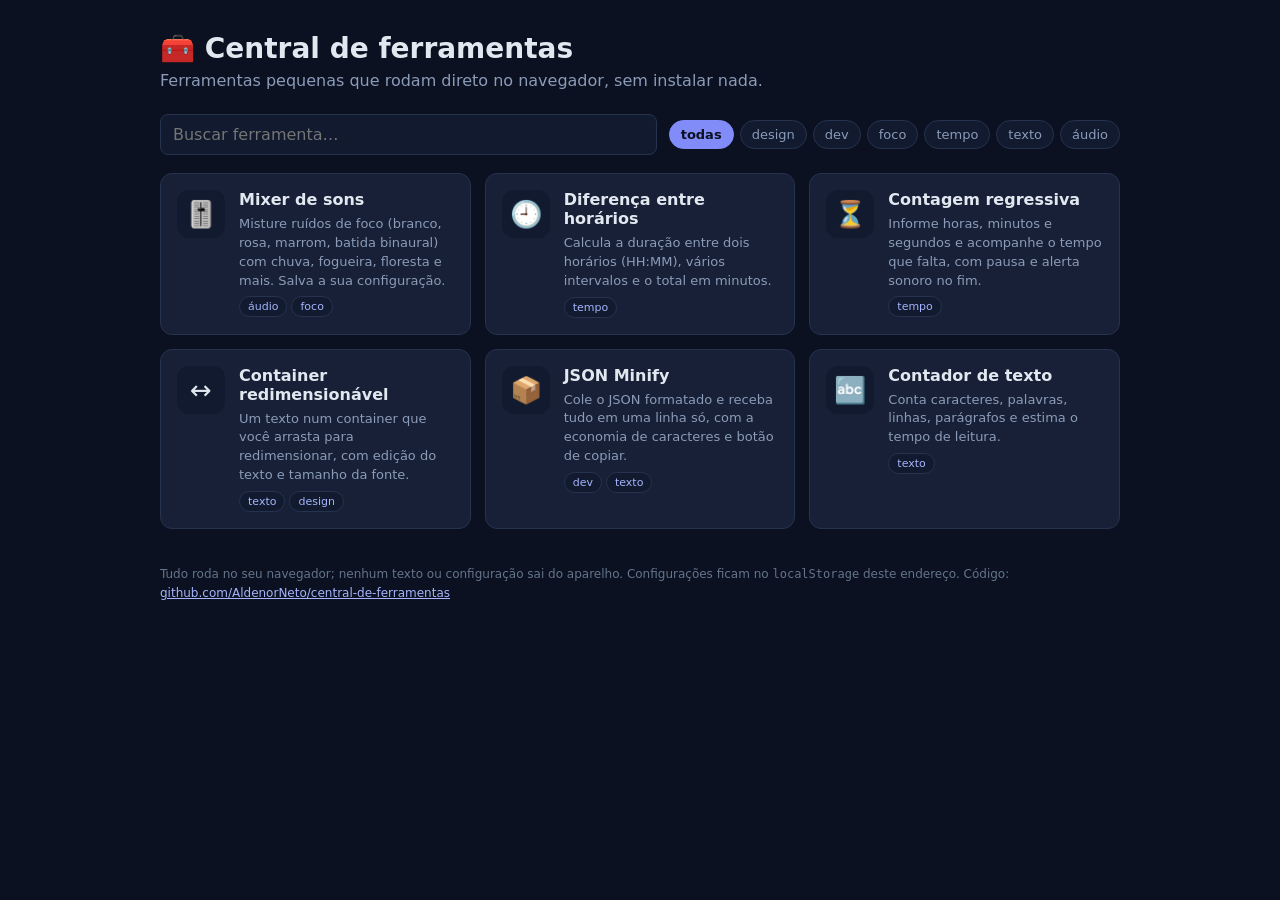
==== index.html @ b1b2f938 "json-minify: usar o arquivo original do usuário Co-Authored-By: Claude Sonnet 5.5 <noreply@anthropic" ====
<!doctype html>
<html lang="pt-BR">
<head>
<meta charset="utf-8">
<meta name="viewport" content="width=device-width, initial-scale=1">
<meta name="color-scheme" content="dark">
<title>Central de ferramentas</title>
<link rel="icon" href="data:image/svg+xml,%3Csvg xmlns='http://www.w3.org/2000/svg' viewBox='0 0 64 64'%3E%3Crect width='64' height='64' rx='14' fill='%231e293b'/%3E%3Cg fill='%23818cf8'%3E%3Crect x='14' y='14' width='16' height='16' rx='3'/%3E%3Crect x='34' y='14' width='16' height='16' rx='3'/%3E%3Crect x='14' y='34' width='16' height='16' rx='3'/%3E%3Crect x='34' y='34' width='16' height='16' rx='3' fill='%23f8fafc'/%3E%3C/g%3E%3C/svg%3E">
<style>
  :root {
    color-scheme: dark; accent-color: #818cf8;
    --bg: #0b1120; --panel: #111a2e; --card: #172036; --line: #26334f;
    --text: #e2e8f0; --muted: #8b9bb8; --accent: #818cf8; --accent-2: #a5b4fc;
  }
  * { box-sizing: border-box; }
  body { font-family: system-ui, -apple-system, "Segoe UI", sans-serif; background: var(--bg); color: var(--text); margin: 0; }
  main { max-width: 1000px; margin: 0 auto; padding: 32px 20px 56px; }
  h1 { font-size: 28px; margin: 0; }
  header p { color: var(--muted); margin: 6px 0 0; }
  .bar { display: flex; flex-wrap: wrap; gap: 12px; align-items: center; margin: 24px 0 18px; }
  input[type=search] {
    flex: 1; min-width: 200px; padding: 10px 12px; font: inherit; border-radius: 8px;
    border: 1px solid var(--line); background: var(--panel); color: var(--text);
  }
  .chips { display: flex; flex-wrap: wrap; gap: 6px; }
  .chip { font: inherit; font-size: 13px; padding: 6px 11px; border-radius: 99px; cursor: pointer; border: 1px solid var(--line); background: var(--panel); color: var(--muted); }
  .chip:hover { color: var(--text); }
  .chip.on { background: var(--accent); border-color: var(--accent); color: #0b1120; font-weight: 600; }
  .grid { display: grid; grid-template-columns: repeat(auto-fill, minmax(280px, 1fr)); gap: 14px; }
  a.card {
    display: flex; gap: 14px; padding: 16px; border-radius: 12px; text-decoration: none; color: inherit;
    background: var(--card); border: 1px solid var(--line); transition: border-color .15s, transform .15s;
  }
  a.card:hover { border-color: var(--accent); transform: translateY(-2px); }
  .ic { flex: none; width: 48px; height: 48px; border-radius: 12px; display: grid; place-items: center; font-size: 26px; background: var(--panel); }
  .body { min-width: 0; display: flex; flex-direction: column; gap: 6px; }
  .name { font-weight: 600; font-size: 16px; }
  .desc { font-size: 13px; color: var(--muted); line-height: 1.45; }
  .tags { display: flex; flex-wrap: wrap; gap: 4px; }
  .tag { font-size: 11px; padding: 3px 8px; border-radius: 99px; background: var(--panel); border: 1px solid var(--line); color: var(--accent-2); }
  .vazio { color: var(--muted); padding: 24px 0; display: none; }
  footer { margin-top: 36px; font-size: 12px; color: #64748b; line-height: 1.6; }
  footer a { color: var(--accent-2); }
</style>
</head>
<body>
<main>
  <header>
    <h1>🧰 Central de ferramentas</h1>
    <p>Ferramentas pequenas que rodam direto no navegador, sem instalar nada.</p>
  </header>

  <div class="bar">
    <input type="search" id="busca" placeholder="Buscar ferramenta…" aria-label="Buscar ferramenta">
    <div class="chips" id="chips"></div>
  </div>

  <div class="grid" id="grid"></div>
  <div class="vazio" id="vazio">Nenhuma ferramenta encontrada.</div>

  <footer>
    Tudo roda no seu navegador; nenhum texto ou configuração sai do aparelho.
    Configurações ficam no <code>localStorage</code> deste endereço.
    Código: <a href="https://github.com/AldenorNeto/central-de-ferramentas" target="_blank" rel="noopener">github.com/AldenorNeto/central-de-ferramentas</a>
  </footer>
</main>

<script>
  // Para adicionar uma ferramenta: crie tools/<id>/index.html e acrescente uma linha aqui.
  const FERRAMENTAS = [
    { id: 'mixer-de-sons', icone: '🎚️', nome: 'Mixer de sons', tags: ['áudio', 'foco'],
      desc: 'Misture ruídos de foco (branco, rosa, marrom, batida binaural) com chuva, fogueira, floresta e mais. Salva a sua configuração.' },
    { id: 'diferenca-horarios', icone: '🕘', nome: 'Diferença entre horários', tags: ['tempo'],
      desc: 'Calcula a duração entre dois horários (HH:MM), vários intervalos e o total em minutos.' },
    { id: 'contagem-regressiva', icone: '⏳', nome: 'Contagem regressiva', tags: ['tempo'],
      desc: 'Informe horas, minutos e segundos e acompanhe o tempo que falta, com pausa e alerta sonoro no fim.' },
    { id: 'container-redimensionavel', icone: '↔️', nome: 'Container redimensionável', tags: ['texto', 'design'],
      desc: 'Um texto num container que você arrasta para redimensionar, com edição do texto e tamanho da fonte.' },
    { id: 'json-minify', icone: '📦', nome: 'JSON Minify', tags: ['dev', 'texto'],
      desc: 'Cole o JSON formatado e receba tudo em uma linha só, com a economia de caracteres e botão de copiar.' },
    { id: 'contador-de-texto', icone: '🔤', nome: 'Contador de texto', tags: ['texto'],
      desc: 'Conta caracteres, palavras, linhas, parágrafos e estima o tempo de leitura.' },
  ];

  const grid = document.getElementById('grid'), vazio = document.getElementById('vazio');
  const busca = document.getElementById('busca'), chips = document.getElementById('chips');
  const todasTags = [...new Set(FERRAMENTAS.flatMap(f => f.tags))].sort();
  let tagAtiva = '';

  function chip(rotulo, valor) {
    const b = document.createElement('button');
    b.className = 'chip' + (valor === tagAtiva ? ' on' : ''); b.textContent = rotulo;
    b.onclick = () => { tagAtiva = valor; render(); };
    return b;
  }

  function render() {
    chips.replaceChildren(chip('todas', ''), ...todasTags.map(t => chip(t, t)));
    const q = busca.value.trim().toLowerCase();
    const lista = FERRAMENTAS.filter(f =>
      (!tagAtiva || f.tags.includes(tagAtiva)) &&
      (!q || (f.nome + ' ' + f.desc + ' ' + f.tags.join(' ')).toLowerCase().includes(q)));
    grid.replaceChildren(...lista.map(f => {
      const a = document.createElement('a');
      a.className = 'card'; a.href = `tools/${f.id}/`;
      a.innerHTML = `<div class="ic"></div><div class="body"><div class="name"></div><div class="desc"></div><div class="tags"></div></div>`;
      a.querySelector('.ic').textContent = f.icone;
      a.querySelector('.name').textContent = f.nome;
      a.querySelector('.desc').textContent = f.desc;
      a.querySelector('.tags').append(...f.tags.map(t => Object.assign(document.createElement('span'), { className: 'tag', textContent: t })));
      return a;
    }));
    vazio.style.display = lista.length ? 'none' : 'block';
  }

  busca.addEventListener('input', render);
  render();
</script>
</body>
</html>
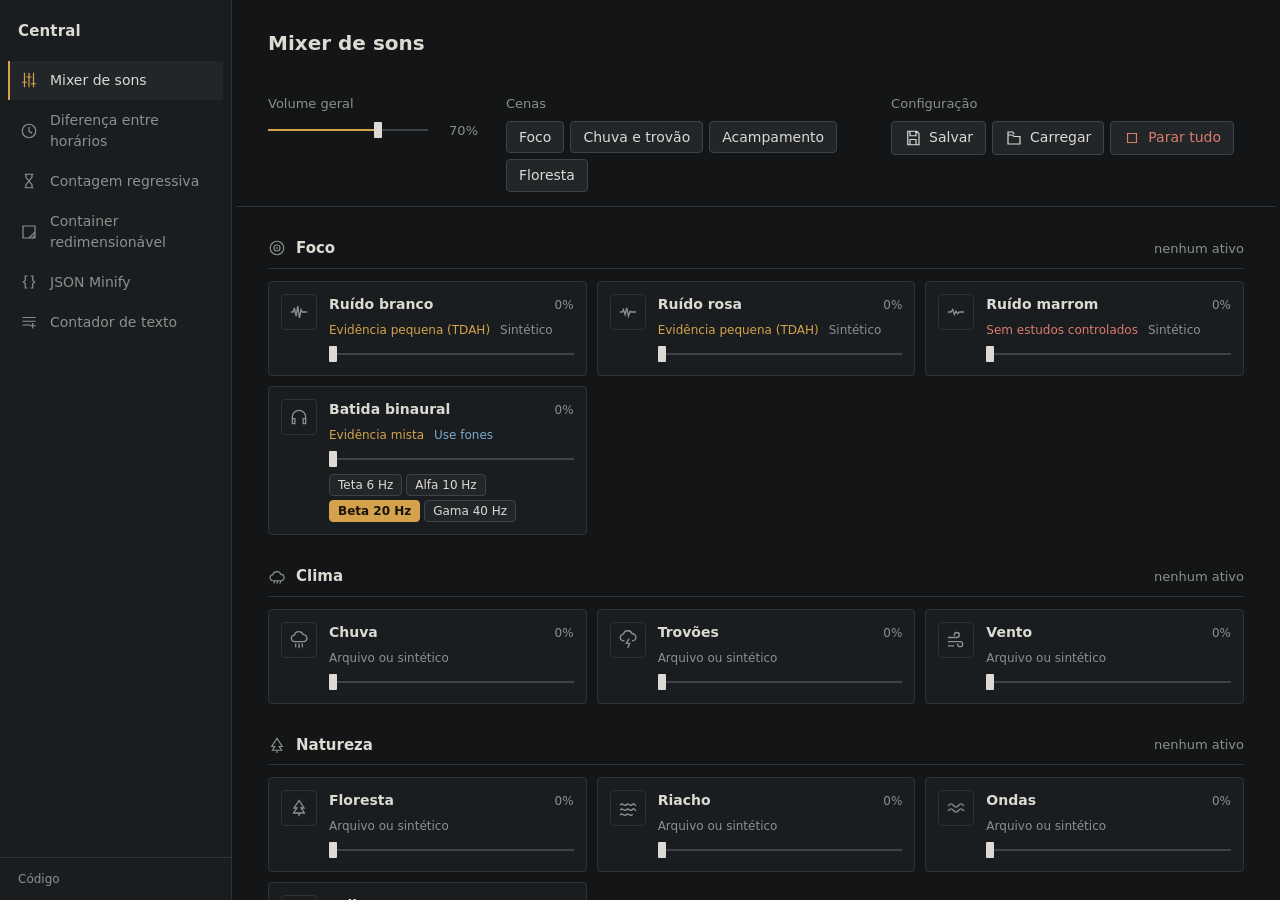
==== commit e5b1b56a: "Menu lateral fixo, ícones SVG e visual comum a todas as ferramentas Co-Authored-By: Claude Sonnet 5." ====
--- a/index.html
+++ b/index.html
@@ -5,116 +5,80 @@
 <meta name="viewport" content="width=device-width, initial-scale=1">
 <meta name="color-scheme" content="dark">
 <title>Central de ferramentas</title>
-<link rel="icon" href="data:image/svg+xml,%3Csvg xmlns='http://www.w3.org/2000/svg' viewBox='0 0 64 64'%3E%3Crect width='64' height='64' rx='14' fill='%231e293b'/%3E%3Cg fill='%23818cf8'%3E%3Crect x='14' y='14' width='16' height='16' rx='3'/%3E%3Crect x='34' y='14' width='16' height='16' rx='3'/%3E%3Crect x='14' y='34' width='16' height='16' rx='3'/%3E%3Crect x='34' y='34' width='16' height='16' rx='3' fill='%23f8fafc'/%3E%3C/g%3E%3C/svg%3E">
+<link rel="icon" href="data:image/svg+xml,%3Csvg xmlns='http://www.w3.org/2000/svg' viewBox='0 0 32 32'%3E%3Crect width='32' height='32' fill='%23131516'/%3E%3Cpath d='M7 7h7v7H7zM18 7h7v7h-7zM7 18h7v7H7z' fill='none' stroke='%23d4a24c' stroke-width='2'/%3E%3Cpath d='M18 18h7v7h-7z' fill='%23d4a24c'/%3E%3C/svg%3E">
+<link rel="stylesheet" href="tema.css">
 <style>
-  :root {
-    color-scheme: dark; accent-color: #818cf8;
-    --bg: #0b1120; --panel: #111a2e; --card: #172036; --line: #26334f;
-    --text: #e2e8f0; --muted: #8b9bb8; --accent: #818cf8; --accent-2: #a5b4fc;
+  html, body { height: 100%; overflow: hidden; }
+  .casca { display: grid; grid-template-columns: 232px 1fr; height: 100%; }
+
+  nav { min-width: 0; display: flex; flex-direction: column; background: var(--surface); border-right: 1px solid var(--line); min-height: 0; }
+  .marca { padding: 20px 18px 14px; font-weight: 600; letter-spacing: .01em; }
+  .lista { list-style: none; margin: 0; padding: 4px 8px; overflow-y: auto; flex: 1; }
+  .lista a {
+    display: flex; align-items: center; gap: 12px; padding: 9px 10px; margin-bottom: 1px;
+    color: var(--muted); text-decoration: none; font-size: 14px; border-left: 2px solid transparent;
   }
-  * { box-sizing: border-box; }
-  body { font-family: system-ui, -apple-system, "Segoe UI", sans-serif; background: var(--bg); color: var(--text); margin: 0; }
-  main { max-width: 1000px; margin: 0 auto; padding: 32px 20px 56px; }
-  h1 { font-size: 28px; margin: 0; }
-  header p { color: var(--muted); margin: 6px 0 0; }
-  .bar { display: flex; flex-wrap: wrap; gap: 12px; align-items: center; margin: 24px 0 18px; }
-  input[type=search] {
-    flex: 1; min-width: 200px; padding: 10px 12px; font: inherit; border-radius: 8px;
-    border: 1px solid var(--line); background: var(--panel); color: var(--text);
+  .lista a:hover { color: var(--text); background: var(--raised); }
+  .lista a[aria-current="page"] { color: var(--text); background: var(--raised); border-left-color: var(--accent); }
+  .lista a[aria-current="page"] svg { color: var(--accent); }
+  .rodape { padding: 12px 18px; border-top: 1px solid var(--line); font-size: 12px; }
+  .rodape a { color: var(--muted); text-decoration: none; }
+  .rodape a:hover { color: var(--text); }
+
+  iframe { width: 100%; height: 100%; border: 0; background: var(--bg); display: block; }
+
+  @media (max-width: 720px) {
+    .casca { grid-template-columns: minmax(0, 1fr); grid-template-rows: auto minmax(0, 1fr); }
+    nav { flex-direction: row; border-right: 0; border-bottom: 1px solid var(--line); }
+    .marca, .rodape { display: none; }
+    .lista { display: flex; overflow-x: auto; overflow-y: hidden; padding: 0; scrollbar-width: none; }
+    .lista::-webkit-scrollbar { display: none; }
+    .lista li { flex: none; }
+    .lista a { margin: 0; padding: 12px 14px; border-left: 0; border-bottom: 2px solid transparent; white-space: nowrap; }
+    .lista a[aria-current="page"] { background: transparent; border-bottom-color: var(--accent); }
   }
-  .chips { display: flex; flex-wrap: wrap; gap: 6px; }
-  .chip { font: inherit; font-size: 13px; padding: 6px 11px; border-radius: 99px; cursor: pointer; border: 1px solid var(--line); background: var(--panel); color: var(--muted); }
-  .chip:hover { color: var(--text); }
-  .chip.on { background: var(--accent); border-color: var(--accent); color: #0b1120; font-weight: 600; }
-  .grid { display: grid; grid-template-columns: repeat(auto-fill, minmax(280px, 1fr)); gap: 14px; }
-  a.card {
-    display: flex; gap: 14px; padding: 16px; border-radius: 12px; text-decoration: none; color: inherit;
-    background: var(--card); border: 1px solid var(--line); transition: border-color .15s, transform .15s;
-  }
-  a.card:hover { border-color: var(--accent); transform: translateY(-2px); }
-  .ic { flex: none; width: 48px; height: 48px; border-radius: 12px; display: grid; place-items: center; font-size: 26px; background: var(--panel); }
-  .body { min-width: 0; display: flex; flex-direction: column; gap: 6px; }
-  .name { font-weight: 600; font-size: 16px; }
-  .desc { font-size: 13px; color: var(--muted); line-height: 1.45; }
-  .tags { display: flex; flex-wrap: wrap; gap: 4px; }
-  .tag { font-size: 11px; padding: 3px 8px; border-radius: 99px; background: var(--panel); border: 1px solid var(--line); color: var(--accent-2); }
-  .vazio { color: var(--muted); padding: 24px 0; display: none; }
-  footer { margin-top: 36px; font-size: 12px; color: #64748b; line-height: 1.6; }
-  footer a { color: var(--accent-2); }
 </style>
 </head>
 <body>
-<main>
-  <header>
-    <h1>🧰 Central de ferramentas</h1>
-    <p>Ferramentas pequenas que rodam direto no navegador, sem instalar nada.</p>
-  </header>
+<div class="casca">
+  <nav aria-label="Ferramentas">
+    <div class="marca">Central</div>
+    <ul class="lista" id="lista"></ul>
+    <div class="rodape"><a href="https://github.com/AldenorNeto/central-de-ferramentas" target="_blank" rel="noopener">Código</a></div>
+  </nav>
+  <iframe id="quadro" title="Ferramenta"></iframe>
+</div>
 
-  <div class="bar">
-    <input type="search" id="busca" placeholder="Buscar ferramenta…" aria-label="Buscar ferramenta">
-    <div class="chips" id="chips"></div>
-  </div>
+<script src="ferramentas.js"></script>
+<script src="icones.js"></script>
+<script>
+  const lista = document.getElementById('lista'), quadro = document.getElementById('quadro');
+  const guardar = { ler() { try { return localStorage.getItem('cf:ultima'); } catch (e) { return null; } },
+                    gravar(v) { try { localStorage.setItem('cf:ultima', v); } catch (e) {} } };
 
-  <div class="grid" id="grid"></div>
-  <div class="vazio" id="vazio">Nenhuma ferramenta encontrada.</div>
+  FERRAMENTAS.forEach(f => {
+    const li = document.createElement('li'), a = document.createElement('a');
+    a.href = '#' + f.id; a.dataset.id = f.id;
+    a.innerHTML = icone(f.id) + '<span></span>';
+    a.querySelector('span').textContent = f.nome;
+    li.append(a); lista.append(li);
+  });
 
-  <footer>
-    Tudo roda no seu navegador; nenhum texto ou configuração sai do aparelho.
-    Configurações ficam no <code>localStorage</code> deste endereço.
-    Código: <a href="https://github.com/AldenorNeto/central-de-ferramentas" target="_blank" rel="noopener">github.com/AldenorNeto/central-de-ferramentas</a>
-  </footer>
-</main>
-
-<script>
-  // Para adicionar uma ferramenta: crie tools/<id>/index.html e acrescente uma linha aqui.
-  const FERRAMENTAS = [
-    { id: 'mixer-de-sons', icone: '🎚️', nome: 'Mixer de sons', tags: ['áudio', 'foco'],
-      desc: 'Misture ruídos de foco (branco, rosa, marrom, batida binaural) com chuva, fogueira, floresta e mais. Salva a sua configuração.' },
-    { id: 'diferenca-horarios', icone: '🕘', nome: 'Diferença entre horários', tags: ['tempo'],
-      desc: 'Calcula a duração entre dois horários (HH:MM), vários intervalos e o total em minutos.' },
-    { id: 'contagem-regressiva', icone: '⏳', nome: 'Contagem regressiva', tags: ['tempo'],
-      desc: 'Informe horas, minutos e segundos e acompanhe o tempo que falta, com pausa e alerta sonoro no fim.' },
-    { id: 'container-redimensionavel', icone: '↔️', nome: 'Container redimensionável', tags: ['texto', 'design'],
-      desc: 'Um texto num container que você arrasta para redimensionar, com edição do texto e tamanho da fonte.' },
-    { id: 'json-minify', icone: '📦', nome: 'JSON Minify', tags: ['dev', 'texto'],
-      desc: 'Cole o JSON formatado e receba tudo em uma linha só, com a economia de caracteres e botão de copiar.' },
-    { id: 'contador-de-texto', icone: '🔤', nome: 'Contador de texto', tags: ['texto'],
-      desc: 'Conta caracteres, palavras, linhas, parágrafos e estima o tempo de leitura.' },
-  ];
-
-  const grid = document.getElementById('grid'), vazio = document.getElementById('vazio');
-  const busca = document.getElementById('busca'), chips = document.getElementById('chips');
-  const todasTags = [...new Set(FERRAMENTAS.flatMap(f => f.tags))].sort();
-  let tagAtiva = '';
-
-  function chip(rotulo, valor) {
-    const b = document.createElement('button');
-    b.className = 'chip' + (valor === tagAtiva ? ' on' : ''); b.textContent = rotulo;
-    b.onclick = () => { tagAtiva = valor; render(); };
-    return b;
+  function abrir() {
+    const pedida = decodeURIComponent(location.hash.slice(1));
+    const alvo = FERRAMENTAS.find(f => f.id === pedida) || FERRAMENTAS.find(f => f.id === guardar.ler()) || FERRAMENTAS[0];
+    lista.querySelectorAll('a').forEach(a => {
+      if (a.dataset.id === alvo.id) { a.setAttribute('aria-current', 'page'); a.scrollIntoView({ block: 'nearest', inline: 'nearest' }); }
+      else a.removeAttribute('aria-current');
+    });
+    const url = 'tools/' + alvo.id + '/';
+    if (!quadro.src.endsWith(url)) quadro.src = url;
+    document.title = alvo.nome + ' · Central de ferramentas';
+    guardar.gravar(alvo.id);
+    if (pedida !== alvo.id) history.replaceState(null, '', '#' + alvo.id);
   }
-
-  function render() {
-    chips.replaceChildren(chip('todas', ''), ...todasTags.map(t => chip(t, t)));
-    const q = busca.value.trim().toLowerCase();
-    const lista = FERRAMENTAS.filter(f =>
-      (!tagAtiva || f.tags.includes(tagAtiva)) &&
-      (!q || (f.nome + ' ' + f.desc + ' ' + f.tags.join(' ')).toLowerCase().includes(q)));
-    grid.replaceChildren(...lista.map(f => {
-      const a = document.createElement('a');
-      a.className = 'card'; a.href = `tools/${f.id}/`;
-      a.innerHTML = `<div class="ic"></div><div class="body"><div class="name"></div><div class="desc"></div><div class="tags"></div></div>`;
-      a.querySelector('.ic').textContent = f.icone;
-      a.querySelector('.name').textContent = f.nome;
-      a.querySelector('.desc').textContent = f.desc;
-      a.querySelector('.tags').append(...f.tags.map(t => Object.assign(document.createElement('span'), { className: 'tag', textContent: t })));
-      return a;
-    }));
-    vazio.style.display = lista.length ? 'none' : 'block';
-  }
-
-  busca.addEventListener('input', render);
-  render();
+  window.addEventListener('hashchange', abrir);
+  abrir();
 </script>
 </body>
 </html>
--- a/tema.css
+++ b/tema.css
@@ -0,0 +1,63 @@
+/* Visual comum a todas as ferramentas. Cada página carrega este arquivo e só
+   acrescenta o que é específico dela. */
+:root {
+  color-scheme: dark;
+  --bg: #131516;
+  --surface: #1a1d1f;
+  --raised: #222629;
+  --line: #2e3337;
+  --line-2: #3d4348;
+  --text: #dcdad3;
+  --muted: #8c908d;
+  --accent: #d4a24c;
+  --accent-ink: #1a1408;
+  --ok: #86b88c;
+  --bad: #dc7b6d;
+  --info: #7ea9c9;
+  --r: 4px;
+  --mono: ui-monospace, "Cascadia Mono", Consolas, monospace;
+}
+* { box-sizing: border-box; }
+html { background: var(--bg); }
+body { margin: 0; background: var(--bg); color: var(--text); font: 15px/1.5 system-ui, -apple-system, "Segoe UI", sans-serif; }
+main { max-width: 880px; margin: 0 auto; padding: 28px 32px 56px; }
+@media (max-width: 600px) { main { padding: 20px 16px 40px; } }
+h1 { font-size: 20px; font-weight: 600; margin: 0 0 22px; }
+h2 { font-size: 15px; font-weight: 600; margin: 0; }
+a { color: var(--accent); }
+code { font: 0.9em var(--mono); background: var(--surface); padding: 1px 5px; border-radius: var(--r); }
+label, .rotulo { font-size: 13px; color: var(--muted); }
+.num { font-variant-numeric: tabular-nums; }
+
+input, textarea, select, button { font: inherit; color: inherit; }
+input[type=text], input[type=number], textarea, select {
+  background: var(--surface); border: 1px solid var(--line); border-radius: var(--r);
+  padding: 8px 10px; color: var(--text);
+}
+input:focus, textarea:focus, select:focus { outline: none; border-color: var(--accent); }
+button:focus-visible, a:focus-visible, summary:focus-visible, input[type=range]:focus-visible { outline: 2px solid var(--accent); outline-offset: 2px; }
+textarea { resize: vertical; }
+
+button {
+  display: inline-flex; align-items: center; gap: 7px; cursor: pointer;
+  background: var(--raised); border: 1px solid var(--line-2); border-radius: var(--r);
+  padding: 7px 12px; font-size: 14px; line-height: 1.2;
+}
+button:hover { border-color: var(--muted); }
+button:active { transform: translateY(1px); }
+button.primary { background: var(--accent); border-color: var(--accent); color: var(--accent-ink); font-weight: 600; }
+button.danger { color: var(--bad); }
+
+/* ícones: traço fino, pontas retas */
+svg.i { width: 18px; height: 18px; flex: none; fill: none; stroke: currentColor; stroke-width: 1.6; stroke-linecap: square; stroke-linejoin: miter; }
+
+/* controle deslizante: haste fina e puxador retangular */
+input[type=range] { -webkit-appearance: none; appearance: none; width: 100%; height: 18px; background: transparent; cursor: pointer; margin: 0; }
+input[type=range]::-webkit-slider-runnable-track { height: 2px; background: linear-gradient(to right, var(--accent) var(--p, 0%), var(--line-2) var(--p, 0%)); }
+input[type=range]::-webkit-slider-thumb { -webkit-appearance: none; width: 8px; height: 16px; margin-top: -7px; border-radius: 1px; background: var(--text); border: 0; }
+input[type=range]::-moz-range-track { height: 2px; background: var(--line-2); }
+input[type=range]::-moz-range-progress { height: 2px; background: var(--accent); }
+input[type=range]::-moz-range-thumb { width: 8px; height: 16px; border-radius: 1px; background: var(--text); border: 0; }
+
+.estado-erro { color: var(--bad); }
+.estado-ok { color: var(--ok); }
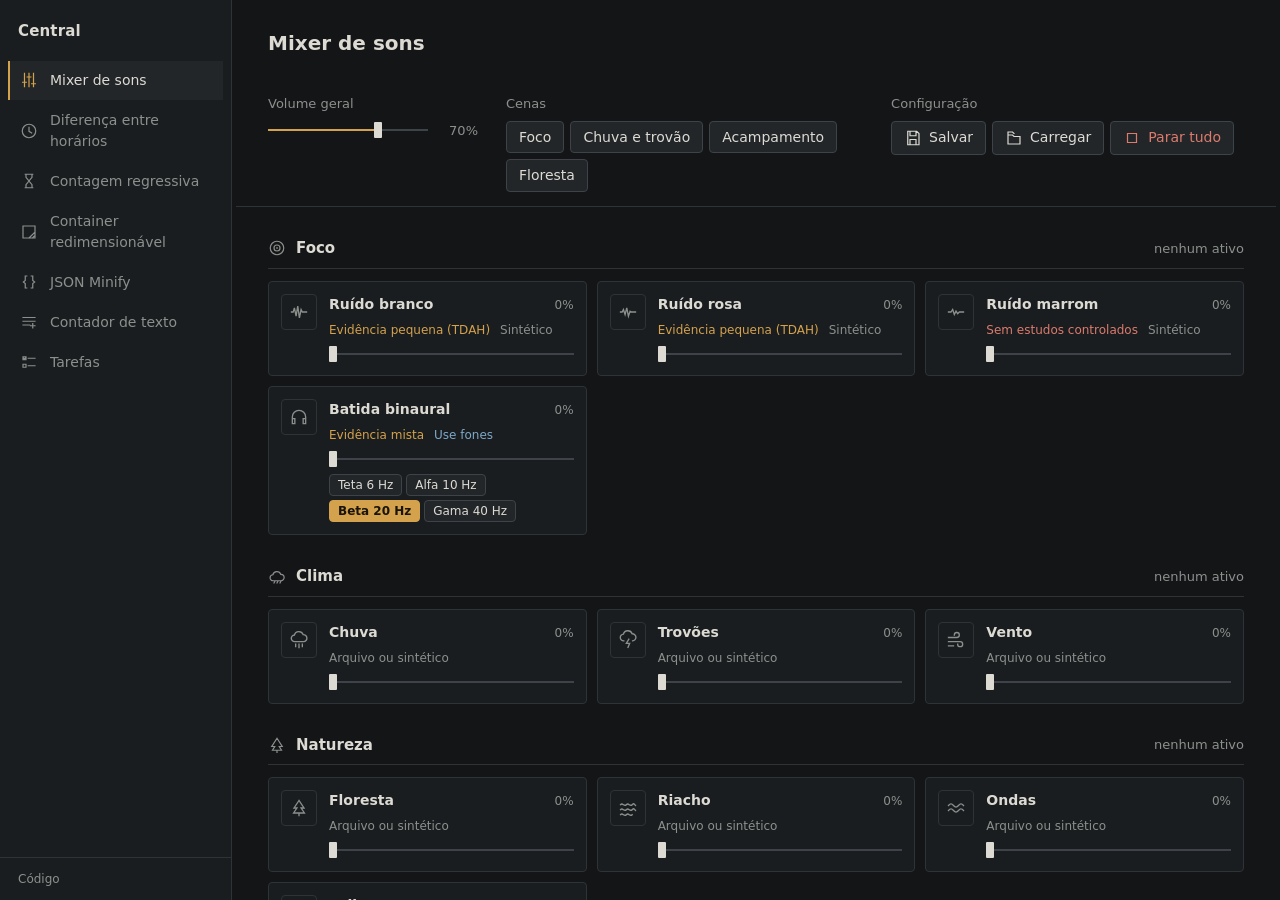
==== commit 2abb5b0a: "Adiciona o app de tarefas ao menu Co-Authored-By: Claude Sonnet 5.5 <noreply@anthropic.com>" ====
--- a/index.html
+++ b/index.html
@@ -25,7 +25,9 @@
   .rodape a { color: var(--muted); text-decoration: none; }
   .rodape a:hover { color: var(--text); }
 
+  #quadros { height: 100%; min-height: 0; min-width: 0; }
   iframe { width: 100%; height: 100%; border: 0; background: var(--bg); display: block; }
+  iframe[hidden] { display: none; }
 
   @media (max-width: 720px) {
     .casca { grid-template-columns: minmax(0, 1fr); grid-template-rows: auto minmax(0, 1fr); }
@@ -46,13 +48,13 @@
     <ul class="lista" id="lista"></ul>
     <div class="rodape"><a href="https://github.com/AldenorNeto/central-de-ferramentas" target="_blank" rel="noopener">Código</a></div>
   </nav>
-  <iframe id="quadro" title="Ferramenta"></iframe>
+  <div id="quadros"></div>
 </div>
 
 <script src="ferramentas.js"></script>
 <script src="icones.js"></script>
 <script>
-  const lista = document.getElementById('lista'), quadro = document.getElementById('quadro');
+  const lista = document.getElementById('lista'), quadros = document.getElementById('quadros');
   const guardar = { ler() { try { return localStorage.getItem('cf:ultima'); } catch (e) { return null; } },
                     gravar(v) { try { localStorage.setItem('cf:ultima', v); } catch (e) {} } };
 
@@ -71,8 +73,15 @@
       if (a.dataset.id === alvo.id) { a.setAttribute('aria-current', 'page'); a.scrollIntoView({ block: 'nearest', inline: 'nearest' }); }
       else a.removeAttribute('aria-current');
     });
-    const url = 'tools/' + alvo.id + '/';
-    if (!quadro.src.endsWith(url)) quadro.src = url;
+    // Cada ferramenta ganha seu quadro na primeira visita e continua viva, só escondida:
+    // assim o mixer segue tocando enquanto você usa as outras.
+    let q = quadros.querySelector('[data-id="' + alvo.id + '"]');
+    if (!q) {
+      q = document.createElement('iframe');
+      q.dataset.id = alvo.id; q.title = alvo.nome; q.src = alvo.url || ('tools/' + alvo.id + '/');
+      quadros.append(q);
+    }
+    quadros.querySelectorAll('iframe').forEach(f => { f.hidden = f !== q; });
     document.title = alvo.nome + ' · Central de ferramentas';
     guardar.gravar(alvo.id);
     if (pedida !== alvo.id) history.replaceState(null, '', '#' + alvo.id);
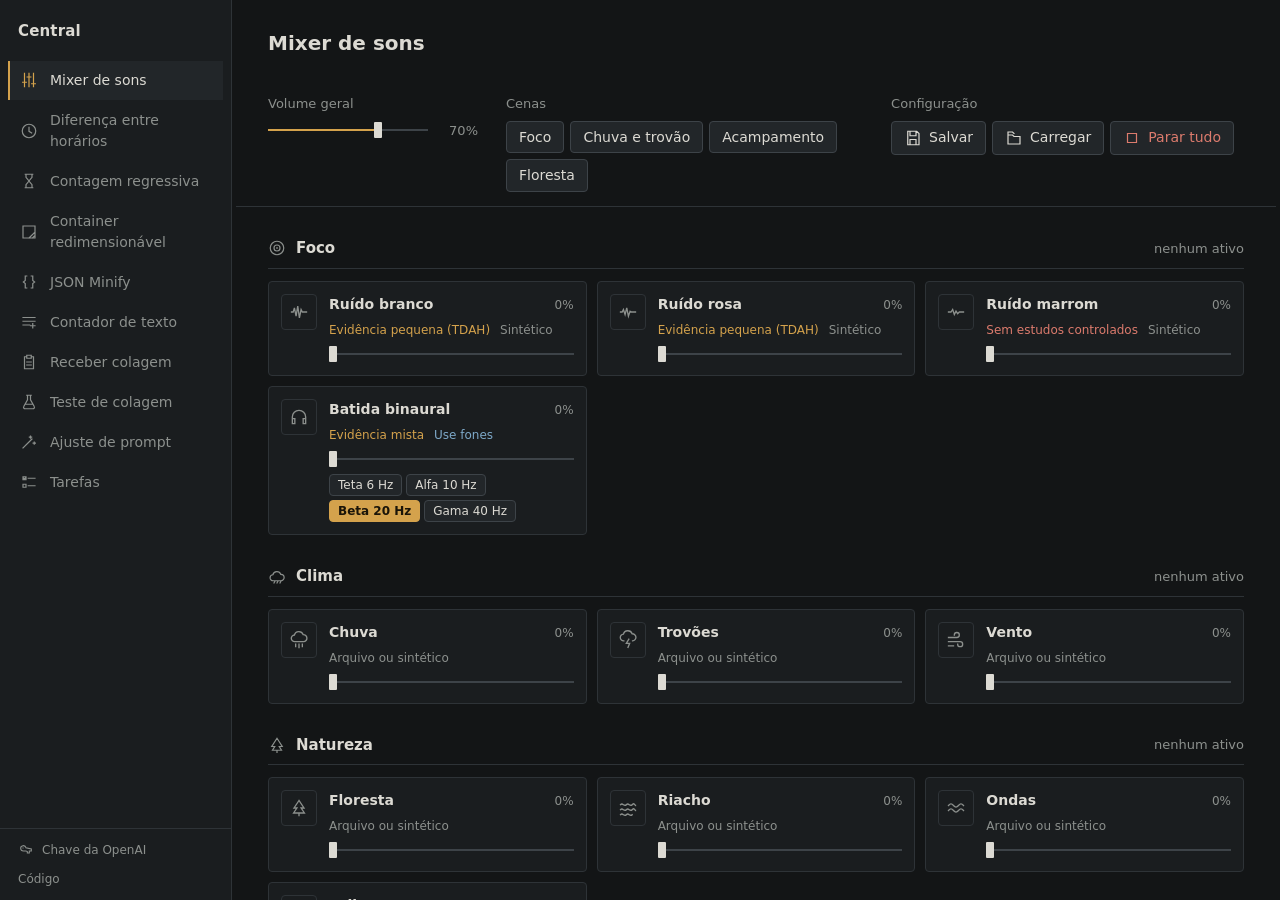
==== commit 0f7d205c: "Botão da chave da OpenAI no menu e leitura de print (OCR) no Receber colagem Co-Authored-By: Claude " ====
--- a/index.html
+++ b/index.html
@@ -21,9 +21,21 @@
   .lista a:hover { color: var(--text); background: var(--raised); }
   .lista a[aria-current="page"] { color: var(--text); background: var(--raised); border-left-color: var(--accent); }
   .lista a[aria-current="page"] svg { color: var(--accent); }
-  .rodape { padding: 12px 18px; border-top: 1px solid var(--line); font-size: 12px; }
+  .rodape { display: flex; flex-direction: column; align-items: flex-start; gap: 10px; padding: 12px 18px; border-top: 1px solid var(--line); font-size: 12px; }
   .rodape a { color: var(--muted); text-decoration: none; }
   .rodape a:hover { color: var(--text); }
+  #btnChave { background: transparent; border: 0; padding: 0; color: var(--muted); font-size: 12px; gap: 8px; }
+  #btnChave:hover { color: var(--text); }
+  #btnChave svg { width: 16px; height: 16px; }
+  .ponto { width: 7px; height: 7px; border-radius: 50%; background: var(--ok); }
+  dialog { background: var(--surface); color: var(--text); border: 1px solid var(--line-2); border-radius: var(--r); padding: 20px; width: min(420px, calc(100vw - 32px)); }
+  dialog::backdrop { background: rgba(0, 0, 0, .6); }
+  dialog h2 { margin-bottom: 8px; }
+  dialog label { display: block; margin: 12px 0 6px; }
+  dialog input { width: 100%; font-family: var(--mono); }
+  .aviso-chave { font-size: 13px; color: var(--muted); margin: 0; }
+  .linha-botoes { display: flex; gap: 8px; margin-top: 14px; }
+  .linha-botoes .danger { margin-left: auto; }
 
   #quadros { height: 100%; min-height: 0; min-width: 0; }
   iframe { width: 100%; height: 100%; border: 0; background: var(--bg); display: block; }
@@ -32,7 +44,8 @@
   @media (max-width: 720px) {
     .casca { grid-template-columns: minmax(0, 1fr); grid-template-rows: auto minmax(0, 1fr); }
     nav { flex-direction: row; border-right: 0; border-bottom: 1px solid var(--line); }
-    .marca, .rodape { display: none; }
+    .marca, .rodape a, #btnChave .rot { display: none; }
+    .rodape { flex-direction: row; border-top: 0; border-left: 1px solid var(--line); padding: 0 14px; align-items: center; }
     .lista { display: flex; overflow-x: auto; overflow-y: hidden; padding: 0; scrollbar-width: none; }
     .lista::-webkit-scrollbar { display: none; }
     .lista li { flex: none; }
@@ -46,13 +59,32 @@
   <nav aria-label="Ferramentas">
     <div class="marca">Central</div>
     <ul class="lista" id="lista"></ul>
-    <div class="rodape"><a href="https://github.com/AldenorNeto/central-de-ferramentas" target="_blank" rel="noopener">Código</a></div>
+    <div class="rodape">
+      <button id="btnChave" type="button" title="Chave da OpenAI"><span id="icChave"></span><span class="rot">Chave da OpenAI</span><span class="ponto" id="pontoChave" hidden></span></button>
+      <a href="https://github.com/AldenorNeto/central-de-ferramentas" target="_blank" rel="noopener">Código</a>
+    </div>
   </nav>
   <div id="quadros"></div>
 </div>
 
+<dialog id="dlgChave">
+  <form method="dialog" id="formChave" autocomplete="off">
+    <h2>Chave da OpenAI</h2>
+    <p class="aviso-chave">Fica salva só neste navegador, em texto simples, e é usada só para falar com a OpenAI. Use uma chave com limite de gasto.</p>
+    <label for="campoChave">Chave</label>
+    <input type="password" id="campoChave" placeholder="sk-…" spellcheck="false" autocomplete="off">
+    <p id="estadoChave" class="rotulo"></p>
+    <div class="linha-botoes">
+      <button type="submit" class="primary" id="salvarChave" value="salvar">Salvar</button>
+      <button type="button" id="apagarChave" class="danger">Remover</button>
+      <button type="button" id="fecharChave">Fechar</button>
+    </div>
+  </form>
+</dialog>
+
 <script src="ferramentas.js"></script>
 <script src="icones.js"></script>
+<script src="chave.js"></script>
 <script>
   const lista = document.getElementById('lista'), quadros = document.getElementById('quadros');
   const guardar = { ler() { try { return localStorage.getItem('cf:ultima'); } catch (e) { return null; } },
@@ -88,6 +120,25 @@
   }
   window.addEventListener('hashchange', abrir);
   abrir();
+
+  // ---------- chave da OpenAI ----------
+  const dlg = document.getElementById('dlgChave'), campo = document.getElementById('campoChave');
+  const estado = document.getElementById('estadoChave'), ponto = document.getElementById('pontoChave');
+  document.getElementById('icChave').innerHTML = icone('chave');
+  function mostrarEstado() {
+    const tem = CHAVE_OPENAI.existe();
+    ponto.hidden = !tem;
+    estado.textContent = tem ? 'Chave salva: ' + CHAVE_OPENAI.mascarada() : 'Nenhuma chave salva.';
+  }
+  document.getElementById('btnChave').onclick = () => { campo.value = ''; mostrarEstado(); dlg.showModal(); campo.focus(); };
+  document.getElementById('fecharChave').onclick = () => dlg.close();
+  document.getElementById('apagarChave').onclick = () => { CHAVE_OPENAI.apagar(); campo.value = ''; mostrarEstado(); };
+  document.getElementById('formChave').addEventListener('submit', () => {
+    const v = campo.value.trim();
+    if (v) { if (!CHAVE_OPENAI.gravar(v)) alert('Não consegui salvar: o navegador bloqueou o armazenamento.'); }
+    campo.value = ''; mostrarEstado();
+  });
+  mostrarEstado();
 </script>
 </body>
 </html>
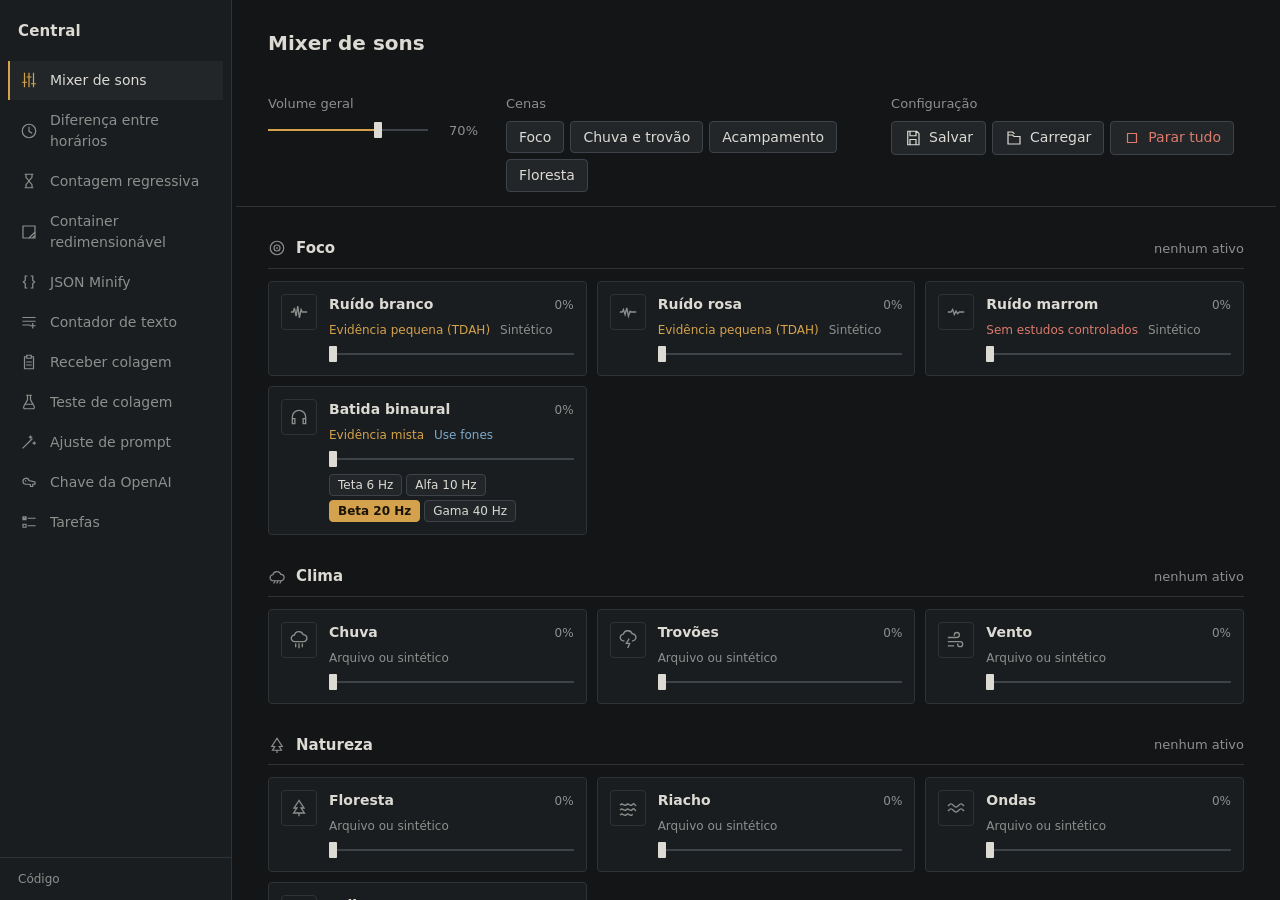
==== commit 3e992add: "Menu: tira o botão e a janela da chave (agora só a aba Chave da OpenAI) Co-Authored-By: Claude Sonne" ====
--- a/index.html
+++ b/index.html
@@ -21,21 +21,9 @@
   .lista a:hover { color: var(--text); background: var(--raised); }
   .lista a[aria-current="page"] { color: var(--text); background: var(--raised); border-left-color: var(--accent); }
   .lista a[aria-current="page"] svg { color: var(--accent); }
-  .rodape { display: flex; flex-direction: column; align-items: flex-start; gap: 10px; padding: 12px 18px; border-top: 1px solid var(--line); font-size: 12px; }
+  .rodape { padding: 12px 18px; border-top: 1px solid var(--line); font-size: 12px; }
   .rodape a { color: var(--muted); text-decoration: none; }
   .rodape a:hover { color: var(--text); }
-  #btnChave { background: transparent; border: 0; padding: 0; color: var(--muted); font-size: 12px; gap: 8px; }
-  #btnChave:hover { color: var(--text); }
-  #btnChave svg { width: 16px; height: 16px; }
-  .ponto { width: 7px; height: 7px; border-radius: 50%; background: var(--ok); }
-  dialog { background: var(--surface); color: var(--text); border: 1px solid var(--line-2); border-radius: var(--r); padding: 20px; width: min(420px, calc(100vw - 32px)); }
-  dialog::backdrop { background: rgba(0, 0, 0, .6); }
-  dialog h2 { margin-bottom: 8px; }
-  dialog label { display: block; margin: 12px 0 6px; }
-  dialog input { width: 100%; font-family: var(--mono); }
-  .aviso-chave { font-size: 13px; color: var(--muted); margin: 0; }
-  .linha-botoes { display: flex; gap: 8px; margin-top: 14px; }
-  .linha-botoes .danger { margin-left: auto; }
 
   #quadros { height: 100%; min-height: 0; min-width: 0; }
   iframe { width: 100%; height: 100%; border: 0; background: var(--bg); display: block; }
@@ -44,8 +32,7 @@
   @media (max-width: 720px) {
     .casca { grid-template-columns: minmax(0, 1fr); grid-template-rows: auto minmax(0, 1fr); }
     nav { flex-direction: row; border-right: 0; border-bottom: 1px solid var(--line); }
-    .marca, .rodape a, #btnChave .rot { display: none; }
-    .rodape { flex-direction: row; border-top: 0; border-left: 1px solid var(--line); padding: 0 14px; align-items: center; }
+    .marca, .rodape { display: none; }
     .lista { display: flex; overflow-x: auto; overflow-y: hidden; padding: 0; scrollbar-width: none; }
     .lista::-webkit-scrollbar { display: none; }
     .lista li { flex: none; }
@@ -59,32 +46,13 @@
   <nav aria-label="Ferramentas">
     <div class="marca">Central</div>
     <ul class="lista" id="lista"></ul>
-    <div class="rodape">
-      <button id="btnChave" type="button" title="Chave da OpenAI"><span id="icChave"></span><span class="rot">Chave da OpenAI</span><span class="ponto" id="pontoChave" hidden></span></button>
-      <a href="https://github.com/AldenorNeto/central-de-ferramentas" target="_blank" rel="noopener">Código</a>
-    </div>
+    <div class="rodape"><a href="https://github.com/AldenorNeto/central-de-ferramentas" target="_blank" rel="noopener">Código</a></div>
   </nav>
   <div id="quadros"></div>
 </div>
 
-<dialog id="dlgChave">
-  <form method="dialog" id="formChave" autocomplete="off">
-    <h2>Chave da OpenAI</h2>
-    <p class="aviso-chave">Fica salva só neste navegador, em texto simples, e é usada só para falar com a OpenAI. Use uma chave com limite de gasto.</p>
-    <label for="campoChave">Chave</label>
-    <input type="password" id="campoChave" placeholder="sk-…" spellcheck="false" autocomplete="off">
-    <p id="estadoChave" class="rotulo"></p>
-    <div class="linha-botoes">
-      <button type="submit" class="primary" id="salvarChave" value="salvar">Salvar</button>
-      <button type="button" id="apagarChave" class="danger">Remover</button>
-      <button type="button" id="fecharChave">Fechar</button>
-    </div>
-  </form>
-</dialog>
-
 <script src="ferramentas.js"></script>
 <script src="icones.js"></script>
-<script src="chave.js"></script>
 <script>
   const lista = document.getElementById('lista'), quadros = document.getElementById('quadros');
   const guardar = { ler() { try { return localStorage.getItem('cf:ultima'); } catch (e) { return null; } },
@@ -120,25 +88,6 @@
   }
   window.addEventListener('hashchange', abrir);
   abrir();
-
-  // ---------- chave da OpenAI ----------
-  const dlg = document.getElementById('dlgChave'), campo = document.getElementById('campoChave');
-  const estado = document.getElementById('estadoChave'), ponto = document.getElementById('pontoChave');
-  document.getElementById('icChave').innerHTML = icone('chave');
-  function mostrarEstado() {
-    const tem = CHAVE_OPENAI.existe();
-    ponto.hidden = !tem;
-    estado.textContent = tem ? 'Chave salva: ' + CHAVE_OPENAI.mascarada() : 'Nenhuma chave salva.';
-  }
-  document.getElementById('btnChave').onclick = () => { campo.value = ''; mostrarEstado(); dlg.showModal(); campo.focus(); };
-  document.getElementById('fecharChave').onclick = () => dlg.close();
-  document.getElementById('apagarChave').onclick = () => { CHAVE_OPENAI.apagar(); campo.value = ''; mostrarEstado(); };
-  document.getElementById('formChave').addEventListener('submit', () => {
-    const v = campo.value.trim();
-    if (v) { if (!CHAVE_OPENAI.gravar(v)) alert('Não consegui salvar: o navegador bloqueou o armazenamento.'); }
-    campo.value = ''; mostrarEstado();
-  });
-  mostrarEstado();
 </script>
 </body>
 </html>
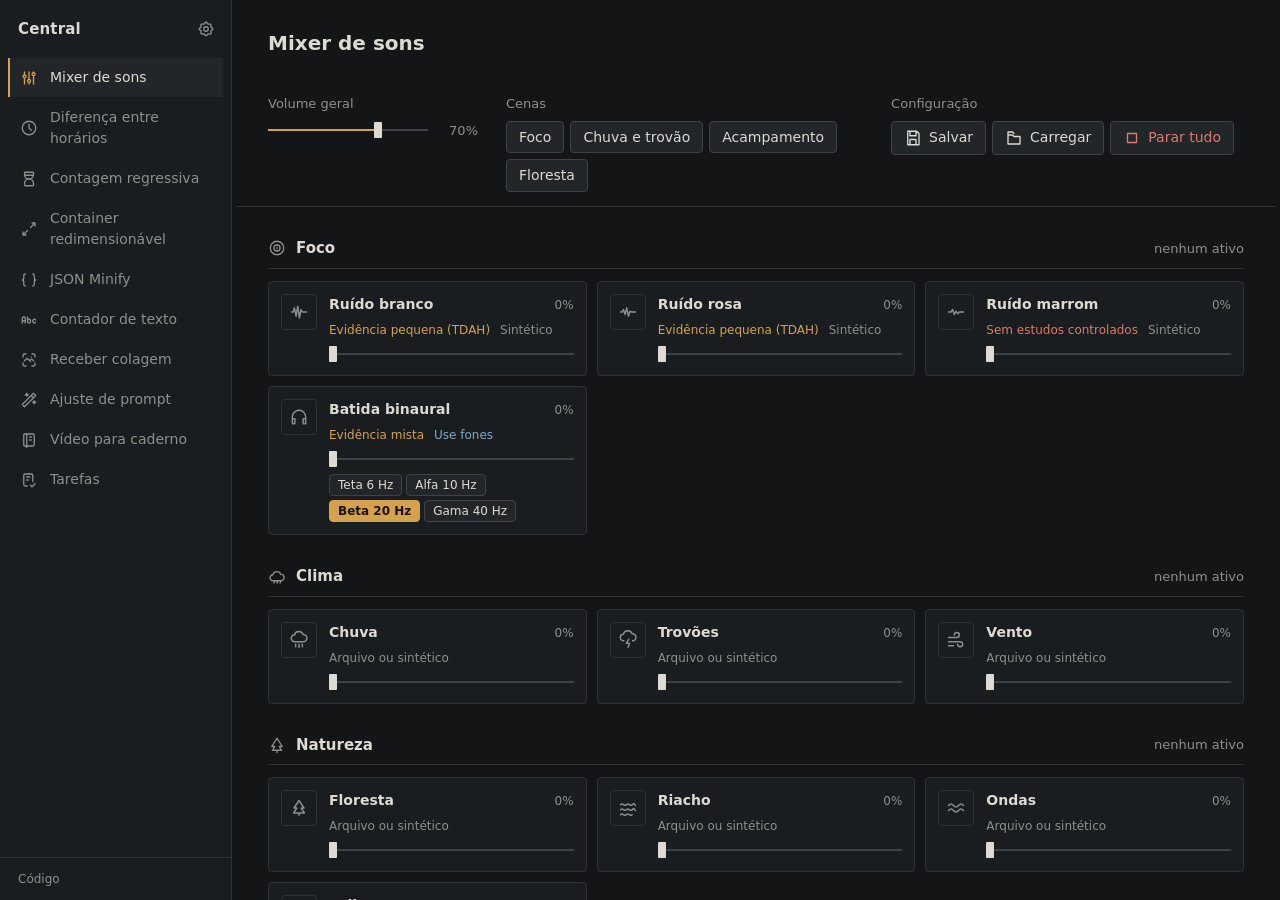
==== commit d72929e8: "Ícones novos (Tabler), engrenagem com janela de configurações no lugar da aba da chave Co-Authored-B" ====
--- a/index.html
+++ b/index.html
@@ -12,7 +12,18 @@
   .casca { display: grid; grid-template-columns: 232px 1fr; height: 100%; }
 
   nav { min-width: 0; display: flex; flex-direction: column; background: var(--surface); border-right: 1px solid var(--line); min-height: 0; }
-  .marca { padding: 20px 18px 14px; font-weight: 600; letter-spacing: .01em; }
+  .marca { display: flex; align-items: center; justify-content: space-between; padding: 14px 10px 10px 18px; font-weight: 600; letter-spacing: .01em; }
+  #btnConfig { background: transparent; border: 0; padding: 6px; color: var(--muted); }
+  #btnConfig:hover { color: var(--text); background: var(--raised); }
+  dialog { background: var(--surface); color: var(--text); border: 1px solid var(--line-2); border-radius: var(--r); padding: 20px; width: min(420px, calc(100vw - 32px)); }
+  dialog::backdrop { background: rgba(0, 0, 0, .6); }
+  dialog h2 { margin-bottom: 14px; }
+  dialog label { display: block; margin: 0 0 6px; }
+  dialog input { width: 100%; font-family: var(--mono); }
+  .aviso-chave { font-size: 13px; color: var(--muted); margin: 10px 0 0; }
+  .estado-chave { margin: 10px 0 0; min-height: 1.4em; }
+  .linha-botoes { display: flex; gap: 8px; margin-top: 14px; }
+  .linha-botoes .danger { margin-left: auto; }
   .lista { list-style: none; margin: 0; padding: 4px 8px; overflow-y: auto; flex: 1; }
   .lista a {
     display: flex; align-items: center; gap: 12px; padding: 9px 10px; margin-bottom: 1px;
@@ -32,7 +43,9 @@
   @media (max-width: 720px) {
     .casca { grid-template-columns: minmax(0, 1fr); grid-template-rows: auto minmax(0, 1fr); }
     nav { flex-direction: row; border-right: 0; border-bottom: 1px solid var(--line); }
-    .marca, .rodape { display: none; }
+    .rodape { display: none; }
+    .marca { order: 2; padding: 0 10px; border-left: 1px solid var(--line); }
+    .marca span { display: none; }
     .lista { display: flex; overflow-x: auto; overflow-y: hidden; padding: 0; scrollbar-width: none; }
     .lista::-webkit-scrollbar { display: none; }
     .lista li { flex: none; }
@@ -44,15 +57,31 @@
 <body>
 <div class="casca">
   <nav aria-label="Ferramentas">
-    <div class="marca">Central</div>
+    <div class="marca"><span>Central</span><button id="btnConfig" type="button" title="Configurações" aria-label="Configurações"></button></div>
     <ul class="lista" id="lista"></ul>
     <div class="rodape"><a href="https://github.com/AldenorNeto/central-de-ferramentas" target="_blank" rel="noopener">Código</a></div>
   </nav>
   <div id="quadros"></div>
 </div>
 
+<dialog id="dlgConfig">
+  <form method="dialog" id="formConfig" autocomplete="off">
+    <h2>Configurações</h2>
+    <label for="campoChave">Chave da OpenAI</label>
+    <input type="password" id="campoChave" placeholder="sk-…" spellcheck="false" autocomplete="off">
+    <p id="estadoChave" class="rotulo estado-chave"></p>
+    <p class="aviso-chave">Fica salva só neste navegador, em texto simples, e é usada só para falar com a OpenAI. Use uma chave com limite de gasto.</p>
+    <div class="linha-botoes">
+      <button type="submit" class="primary">Salvar</button>
+      <button type="button" id="fecharConfig">Fechar</button>
+      <button type="button" id="apagarChave" class="danger">Remover chave</button>
+    </div>
+  </form>
+</dialog>
+
 <script src="ferramentas.js"></script>
 <script src="icones.js"></script>
+<script src="chave.js"></script>
 <script>
   const lista = document.getElementById('lista'), quadros = document.getElementById('quadros');
   const guardar = { ler() { try { return localStorage.getItem('cf:ultima'); } catch (e) { return null; } },
@@ -66,8 +95,26 @@
     li.append(a); lista.append(li);
   });
 
+  // ---------- configurações (janela com a chave da OpenAI) ----------
+  const dlg = document.getElementById('dlgConfig'), campo = document.getElementById('campoChave'), estadoChave = document.getElementById('estadoChave');
+  document.getElementById('btnConfig').innerHTML = icone('config');
+  const mostrarEstado = () => { estadoChave.textContent = CHAVE_OPENAI.existe() ? 'Chave salva: ' + CHAVE_OPENAI.mascarada() : 'Nenhuma chave salva.'; };
+  function abrirConfig() { campo.value = ''; mostrarEstado(); if (!dlg.open) dlg.showModal(); campo.focus(); }
+  document.getElementById('btnConfig').onclick = abrirConfig;
+  document.getElementById('fecharConfig').onclick = () => dlg.close();
+  document.getElementById('apagarChave').onclick = () => { CHAVE_OPENAI.apagar(); campo.value = ''; mostrarEstado(); };
+  document.getElementById('formConfig').addEventListener('submit', () => {
+    const v = campo.value.trim();
+    if (v && !CHAVE_OPENAI.gravar(v)) alert('Não consegui salvar: o navegador bloqueou o armazenamento.');
+    campo.value = '';
+  });
+
+  let atual = null;
   function abrir() {
-    const pedida = decodeURIComponent(location.hash.slice(1));
+    let pedida = decodeURIComponent(location.hash.slice(1));
+    // links antigos e das ferramentas ("#chave-openai") abrem a janela em vez de trocar de ferramenta
+    const config = pedida === 'chave-openai' || pedida === 'config';
+    if (config) pedida = atual || guardar.ler() || '';
     const alvo = FERRAMENTAS.find(f => f.id === pedida) || FERRAMENTAS.find(f => f.id === guardar.ler()) || FERRAMENTAS[0];
     lista.querySelectorAll('a').forEach(a => {
       if (a.dataset.id === alvo.id) { a.setAttribute('aria-current', 'page'); a.scrollIntoView({ block: 'nearest', inline: 'nearest' }); }
@@ -84,7 +131,9 @@
     quadros.querySelectorAll('iframe').forEach(f => { f.hidden = f !== q; });
     document.title = alvo.nome + ' · Central de ferramentas';
     guardar.gravar(alvo.id);
-    if (pedida !== alvo.id) history.replaceState(null, '', '#' + alvo.id);
+    atual = alvo.id;
+    if (location.hash.slice(1) !== alvo.id) history.replaceState(null, '', '#' + alvo.id);
+    if (config) abrirConfig();
   }
   window.addEventListener('hashchange', abrir);
   abrir();
--- a/tema.css
+++ b/tema.css
@@ -48,8 +48,8 @@
 button.primary { background: var(--accent); border-color: var(--accent); color: var(--accent-ink); font-weight: 600; }
 button.danger { color: var(--bad); }
 
-/* ícones: traço fino, pontas retas */
-svg.i { width: 18px; height: 18px; flex: none; fill: none; stroke: currentColor; stroke-width: 1.6; stroke-linecap: square; stroke-linejoin: miter; }
+/* ícones: traço fino, pontas arredondadas */
+svg.i { width: 18px; height: 18px; flex: none; fill: none; stroke: currentColor; stroke-width: 1.75; stroke-linecap: round; stroke-linejoin: round; }
 
 /* controle deslizante: haste fina e puxador retangular */
 input[type=range] { -webkit-appearance: none; appearance: none; width: 100%; height: 18px; background: transparent; cursor: pointer; margin: 0; }
